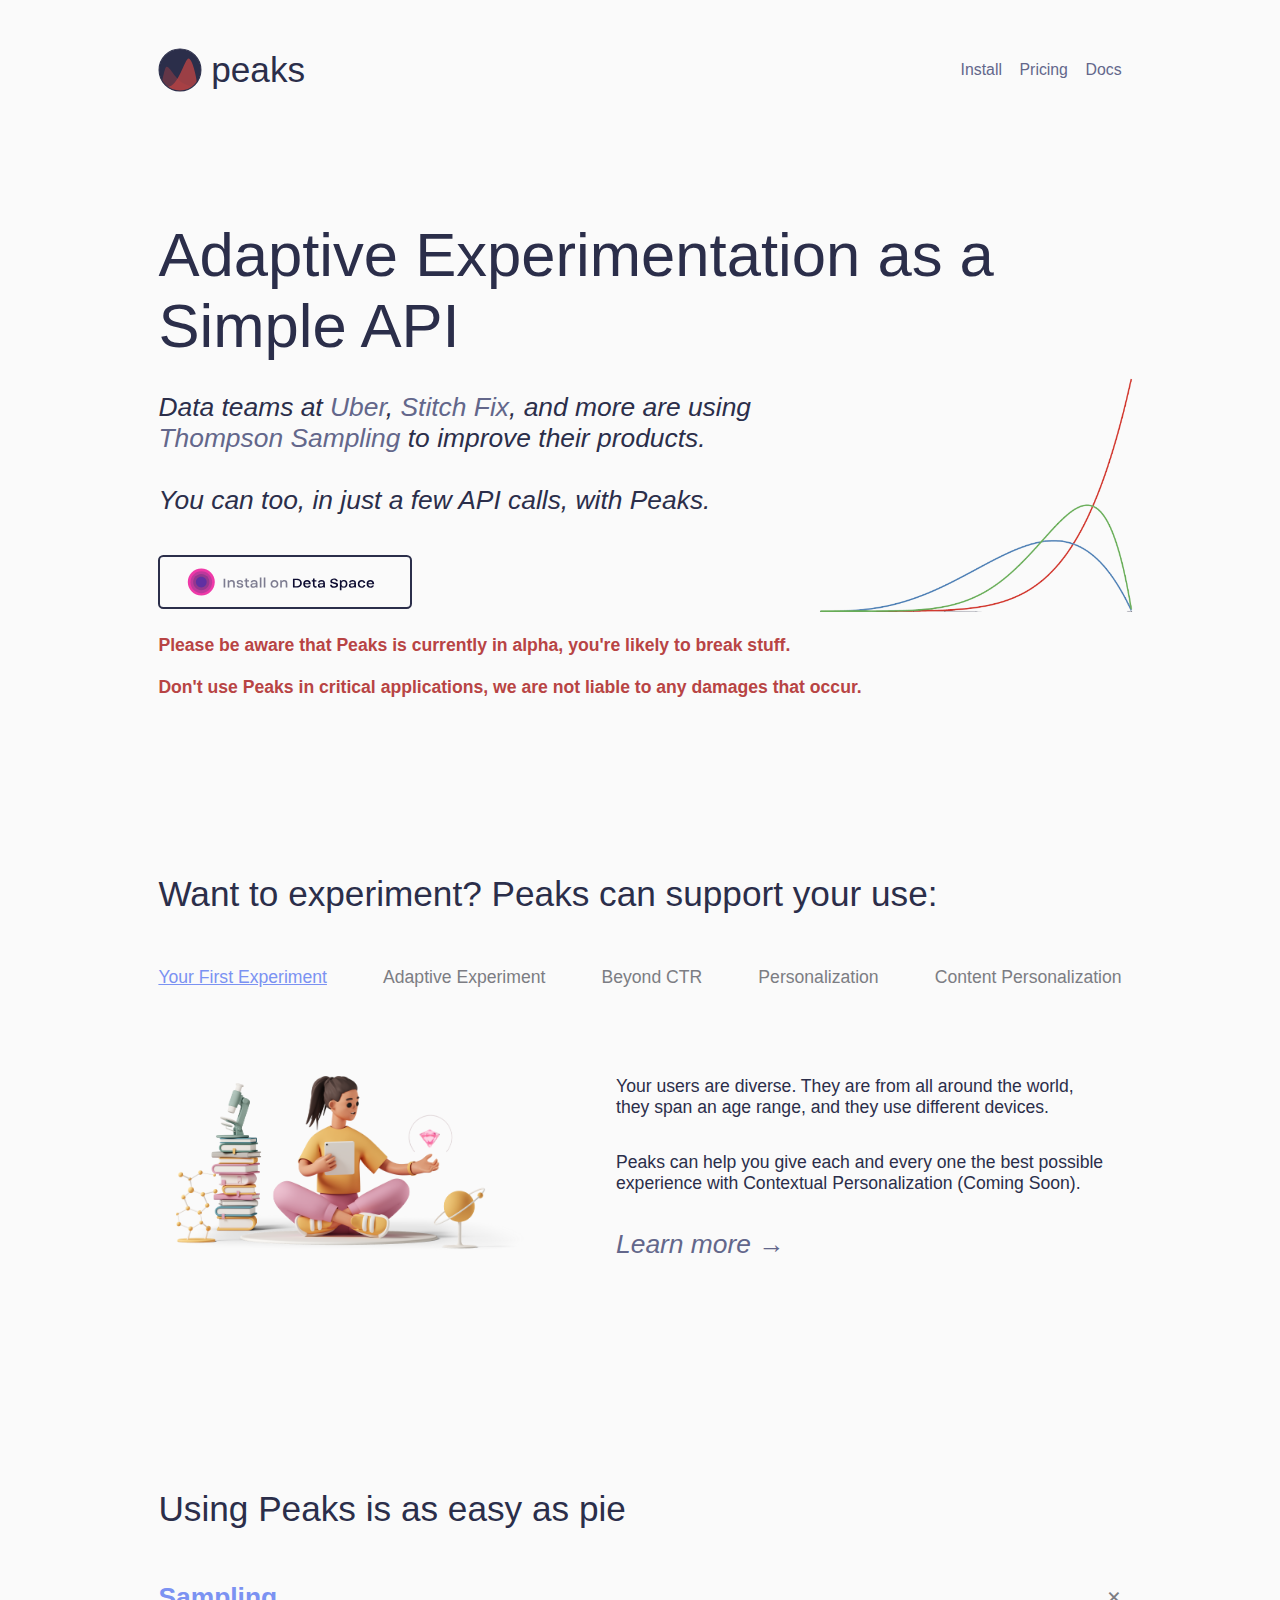
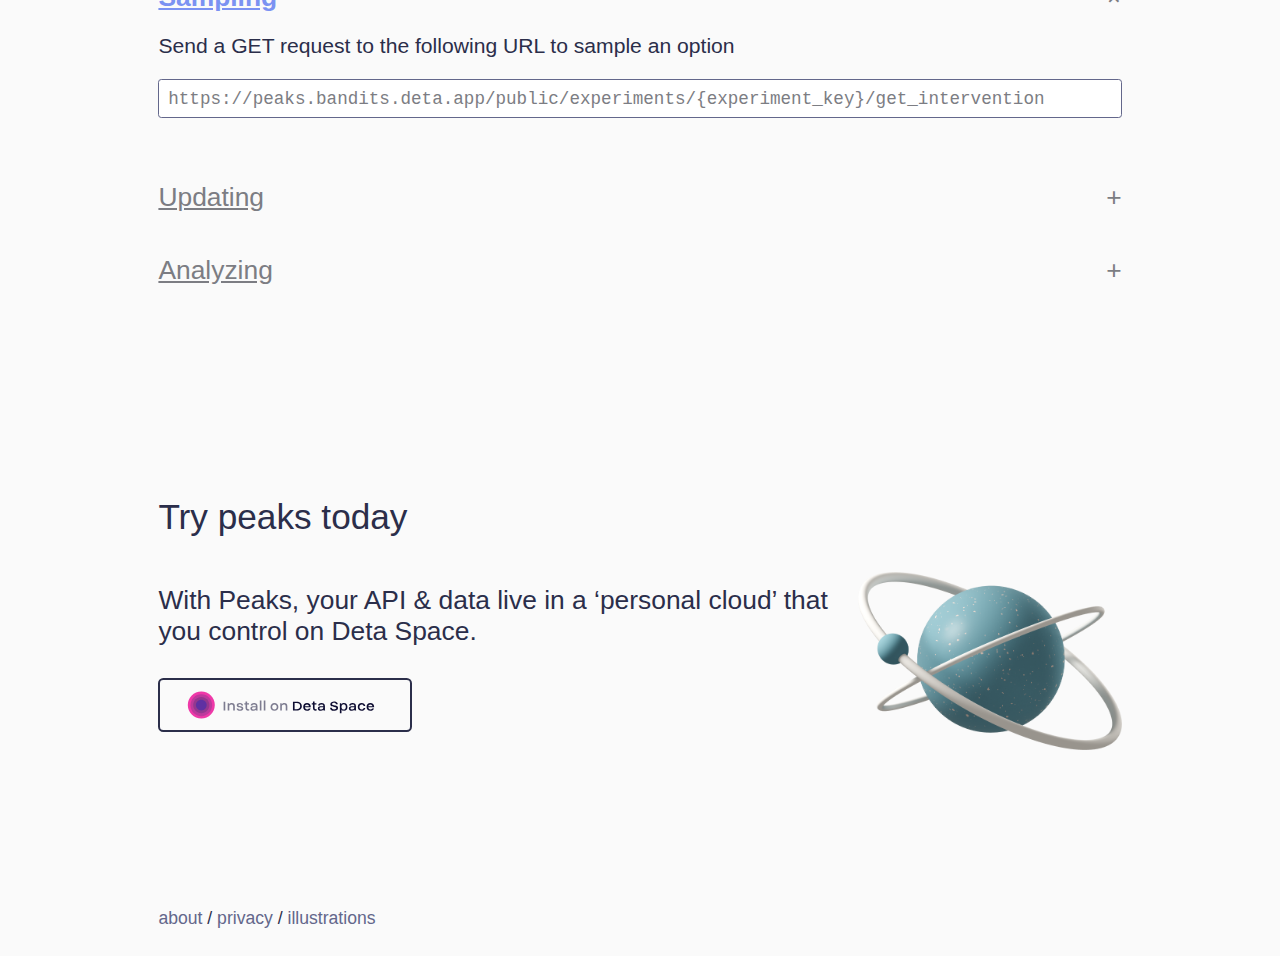
==== static/index.html @ 326e99e6 "Fix padding, create FastAPI app" ====
<!DOCTYPE html>
<html>

<head>
    <meta charset="UTF-8" />
    <meta name='viewport' content='width=device-width,initial-scale=1'>
    <link href="./styles.css" rel="stylesheet">
    <script src="./script.js"></script>
</head>

<body class="container">
    <nav class="navbar">
        <a class="logo-container" href="/">
            <svg class="logo" viewbox="0 0 42 42" fill="none" xmlns="http://www.w3.org/2000/svg">
                <circle cx="21" cy="21" r="20" fill="#2B2E4A" />
                <path
                    d="M7.82332 18.121C6.45322 18.7437 4 31.8849 4 31.8849C4 31.8849 6.94531 36.7159 12.4395 39.1599C24.2773 44.4257 33 36.7159 33 36.7159C16.9627 35.2097 11.7872 16.3194 7.82332 18.121Z"
                    fill="#B84444" fill-opacity="0.4" />
                <path
                    d="M29.2361 10C25.3983 10 19.5972 37.0998 9 37.0998C9 37.0998 16.3842 42.5643 25.0085 40.5569C33.6328 38.5495 36.9585 32.5274 36.9585 32.5274C37.4751 31.5884 33.0738 10 29.2361 10Z"
                    fill="#B84444" fill-opacity="0.8" />
                <circle cx="21" cy="21" r="20" stroke="#2B2E4A" />
            </svg>
            <h1 class="logo-title">
                peaks
            </h1>
        </a>
        <div class="nav-links">
            <a class="nav-link" href="https://deta.space/discovery/peaks">
                Install
            </a>
            <a class="nav-link" href="./pricing">
                Pricing
            </a>
            <a class="nav-link" href="https://deta.space/discovery/peaks">
                Docs
            </a>
        </div>
    </nav>

    <div class="section">
        <div class="header">
            Adaptive Experimentation as a Simple API
        </div>
        <div class="main-content">
            <div class="left">
                <div class="info italic">
                    <br>
                    Data teams at <a href="https://eng.uber.com/xp/">Uber</a>, <a
                        href="https://multithreaded.stitchfix.com/blog/2020/08/05/bandits/">Stitch
                        Fix</a>, and
                    more are using <a href="https://en.wikipedia.org/wiki/Thompson_sampling">Thompson
                        Sampling</a>
                    to improve their products.
                    <br>
                    <br>
                    You can too, in just a few API calls, with Peaks.
                </div>
                <br>
                <a href="https://deta.space/discovery/peaks">
                    <svg class="install-svg" width="250" height="50" viewBox="0 0 1100 250" fill="none" xmlns="http://www.w3.org/2000/svg" class="light-img">
                        
                        <path d="M243.082 108.177V153H251.349V108.177H243.082ZM270.64 116.039H263.426V153H271.532V131.602C271.532 125.522 275.99 122.118 281.907 122.118C287.337 122.118 290.985 125.441 290.985 131.602V153H299.09V131.602C299.09 121.227 293.903 115.472 283.933 115.472C278.827 115.472 273.639 117.336 270.964 121.875L270.64 116.039ZM324.623 121.632C328.189 121.632 332.242 123.82 332.242 127.468H340.59C340.59 119.768 333.376 115.229 324.623 115.229C315.869 115.229 308.574 118.957 308.574 126.333C308.574 130.305 310.438 133.142 313.923 134.844C319.759 137.762 323.65 136.789 329.567 138.815C331.836 139.545 333.295 140.761 333.295 142.787C333.295 146.191 328.513 147.407 324.623 147.407C320.651 147.407 316.274 145.948 316.193 142.382H307.925C307.925 150.244 316.274 153.811 324.623 153.811C333.295 153.811 341.644 150.406 341.644 142.382C341.644 138.41 339.699 135.492 336.294 133.871C332.161 131.764 326.325 131.521 320.165 129.899C317.976 129.332 316.922 128.197 316.922 126.333C316.922 123.415 320.57 121.632 324.623 121.632ZM360.692 139.302V122.118H370.013V116.039H360.692V107.366H352.586V116.039H346.588V122.118H352.586V139.302C352.586 144.732 353.721 148.38 356.072 150.325C358.422 152.271 361.746 153.243 366.042 153.243C367.419 153.243 368.635 153.162 369.689 152.919L371.229 152.595V146.191L369.689 146.354C368.635 146.516 367.419 146.597 366.042 146.597C361.665 146.597 360.692 144.327 360.692 139.302ZM395.464 115.472C390.034 115.472 385.819 116.606 382.901 118.957C379.902 121.308 378.443 124.145 378.443 127.468H386.71C386.71 123.577 391.087 122.118 395.464 122.118C400.976 122.118 404.38 124.063 404.38 129.17V131.439H394.411C384.603 131.439 376.984 133.952 376.984 142.22C376.984 149.839 382.82 153.811 391.493 153.811C397.085 153.811 401.057 152.433 403.408 149.677L404.542 148.299C404.542 149.839 405.191 152.189 405.434 153H413.54V152.352L412.972 150.568C412.648 149.353 412.486 147.488 412.486 144.895V130.629C412.486 119.768 406.326 115.472 395.464 115.472ZM404.38 136.87C404.38 144.246 400.652 148.056 393.6 148.056C388.98 148.056 385.251 146.516 385.251 142.625C385.251 138.167 389.304 136.87 394.411 136.789L404.38 136.87ZM432.182 102.341H424.077V153H432.182V102.341ZM451.878 102.341H443.773V153H451.878V102.341ZM477.573 134.52C477.573 140.112 479.356 144.732 482.841 148.38C486.327 152.027 491.19 153.811 497.269 153.811H497.35C503.429 153.811 508.211 152.027 511.697 148.38C515.182 144.732 516.965 140.112 516.965 134.52C516.965 128.927 515.182 124.307 511.697 120.659C508.211 117.012 503.348 115.229 497.269 115.229C491.19 115.229 486.327 117.012 482.841 120.659C479.356 124.307 477.573 128.927 477.573 134.52ZM508.698 134.52C508.698 141.571 504.645 147.164 497.269 147.164C490.217 147.164 485.84 141.814 485.84 134.52C485.84 127.306 490.298 121.875 497.269 121.875C504.321 121.875 508.698 127.306 508.698 134.52ZM533.338 116.039H526.125V153H534.23V131.602C534.23 125.522 538.688 122.118 544.605 122.118C550.036 122.118 553.683 125.441 553.683 131.602V153H561.789V131.602C561.789 121.227 556.601 115.472 546.631 115.472C541.525 115.472 536.337 117.336 533.663 121.875L533.338 116.039Z" fill="#0D0C31" fill-opacity="0.53"></path>
                        <path d="M589.752 153H608.395C616.987 153 623.471 150.812 627.767 146.354C632.144 141.896 634.333 136.708 634.333 130.629C634.333 124.55 632.144 119.281 627.767 114.823C623.471 110.365 616.987 108.177 608.395 108.177H589.752V153ZM625.822 130.629C625.822 135.006 624.363 138.734 621.445 141.814C618.608 144.813 614.231 146.354 608.395 146.354H598.02V114.823H608.395C614.231 114.823 618.608 116.363 621.445 119.362C624.363 122.442 625.822 126.171 625.822 130.629ZM640.979 134.52C640.979 145.786 648.112 153.811 660.513 153.811C668.781 153.811 675.427 149.839 678.345 142.382H669.186C667.16 145.543 664.323 147.164 660.513 147.164C654.191 147.164 650.138 143.111 649.409 136.789H678.994V134.52C678.994 123.415 671.537 115.229 660.027 115.229C648.436 115.229 640.979 123.172 640.979 134.52ZM670.483 131.439H649.49C650.381 125.847 653.948 121.875 660.027 121.875C665.944 121.875 669.591 125.766 670.483 131.439ZM697.879 139.302V122.118H707.201V116.039H697.879V107.366H689.774V116.039H683.776V122.118H689.774V139.302C689.774 144.732 690.909 148.38 693.259 150.325C695.61 152.271 698.933 153.243 703.229 153.243C704.607 153.243 705.823 153.162 706.876 152.919L708.417 152.595V146.191L706.876 146.354C705.823 146.516 704.607 146.597 703.229 146.597C698.852 146.597 697.879 144.327 697.879 139.302ZM732.652 115.472C727.221 115.472 723.006 116.606 720.088 118.957C717.089 121.308 715.63 124.145 715.63 127.468H723.898C723.898 123.577 728.275 122.118 732.652 122.118C738.164 122.118 741.568 124.063 741.568 129.17V131.439H731.598C721.791 131.439 714.171 133.952 714.171 142.22C714.171 149.839 720.007 153.811 728.68 153.811C734.273 153.811 738.245 152.433 740.595 149.677L741.73 148.299C741.73 149.839 742.378 152.189 742.622 153H750.727V152.352L750.16 150.568C749.835 149.353 749.673 147.488 749.673 144.895V130.629C749.673 119.768 743.513 115.472 732.652 115.472ZM741.568 136.87C741.568 144.246 737.839 148.056 730.788 148.056C726.167 148.056 722.439 146.516 722.439 142.625C722.439 138.167 726.492 136.87 731.598 136.789L741.568 136.87ZM776.583 120.659C776.583 125.441 779.015 128.765 783.068 130.71C790.444 134.357 794.497 132.898 801.954 135.654C804.628 136.627 806.493 138.005 806.493 140.518C806.493 145.624 801.143 147.407 795.307 147.407C789.714 147.407 784.041 144.895 784.041 139.302H775.368C775.368 142.706 776.421 145.786 778.772 148.218C782.663 152.352 789.39 154.054 795.307 154.054C801.143 154.054 807.708 152.676 811.761 148.623C814.112 146.435 815.166 143.436 815.166 140.112C815.166 135.735 813.301 132.331 808.762 130.143C802.278 126.981 796.928 127.792 789.795 125.36C787.121 124.55 785.337 123.091 785.337 120.659C785.337 116.282 789.876 113.77 795.307 113.77C800.576 113.77 805.277 116.688 805.277 121.47H813.95C813.95 118.065 812.977 115.31 811.032 113.283C806.979 108.987 801.143 107.123 795.307 107.123C787.121 107.123 776.583 111.338 776.583 120.659ZM862.258 134.52C862.258 123.658 856.098 115.229 844.832 115.229C838.266 115.229 835.105 117.012 831.863 121.956L831.539 116.039H824.325V166.293H832.43V147.975C835.105 152.027 838.996 153.811 844.832 153.811C855.936 153.811 862.258 145.705 862.258 134.52ZM832.43 134.52C832.43 127.468 836.159 121.632 843.373 121.632C850.343 121.632 854.153 127.387 854.153 134.52C854.153 141.896 850.424 147.407 843.373 147.407C836.402 147.407 832.43 141.814 832.43 134.52ZM887.791 115.472C882.36 115.472 878.145 116.606 875.227 118.957C872.228 121.308 870.769 124.145 870.769 127.468H879.037C879.037 123.577 883.414 122.118 887.791 122.118C893.302 122.118 896.707 124.063 896.707 129.17V131.439H886.737C876.929 131.439 869.31 133.952 869.31 142.22C869.31 149.839 875.146 153.811 883.819 153.811C889.412 153.811 893.383 152.433 895.734 149.677L896.869 148.299C896.869 149.839 897.517 152.189 897.76 153H905.866V152.352L905.298 150.568C904.974 149.353 904.812 147.488 904.812 144.895V130.629C904.812 119.768 898.652 115.472 887.791 115.472ZM896.707 136.87C896.707 144.246 892.978 148.056 885.926 148.056C881.306 148.056 877.578 146.516 877.578 142.625C877.578 138.167 881.63 136.87 886.737 136.789L896.707 136.87ZM933.586 153.811C942.908 153.811 949.797 148.218 951.662 139.545H943.718C942.34 143.922 938.693 147.245 933.586 147.245C926.94 147.245 922.158 142.058 922.158 134.52C922.158 127.306 926.616 121.875 933.586 121.875C938.45 121.875 942.259 124.874 943.718 129.494L947.042 129.575H951.662C949.878 121.064 942.989 115.229 933.586 115.229C921.671 115.229 913.89 122.929 913.89 134.52C913.89 146.029 921.347 153.811 933.586 153.811ZM957.822 134.52C957.822 145.786 964.955 153.811 977.356 153.811C985.624 153.811 992.27 149.839 995.188 142.382H986.029C984.002 145.543 981.166 147.164 977.356 147.164C971.034 147.164 966.981 143.111 966.251 136.789H995.836V134.52C995.836 123.415 988.379 115.229 976.87 115.229C965.279 115.229 957.822 123.172 957.822 134.52ZM987.326 131.439H966.333C967.224 125.847 970.791 121.875 976.87 121.875C982.787 121.875 986.434 125.766 987.326 131.439Z" fill="#0D0C31"></path>
                        <path d="M131.5 58C168.779 58 199 88.2208 199 125.5C199 162.779 168.779 193 131.5 193C94.2208 193 64 162.779 64 125.5C64 88.2208 94.2208 58 131.5 58Z" fill="#EF39A8"></path>
                        <path d="M131.5 71.5C161.323 71.5 185.5 96.0544 185.5 126.344C185.5 156.633 161.323 181.187 131.5 181.187C101.677 181.187 77.5 156.633 77.5 126.344C77.5 96.0544 101.677 71.5 131.5 71.5Z" fill="#BD399C"></path>
                        <path d="M131.5 85C153.868 85 172 103.132 172 125.5C172 147.868 153.868 166 131.5 166C109.132 166 91 147.868 91 125.5C91 103.132 109.132 85 131.5 85Z" fill="#93388E"></path>
                        <path d="M131.5 98.5C146.411 98.5 158.5 110.588 158.5 125.5C158.5 140.411 146.411 152.5 131.5 152.5C116.589 152.5 104.5 140.411 104.5 125.5C104.5 110.588 116.589 98.5 131.5 98.5Z" fill="#6030A2"></path>
                    </svg>
                </a>

            </div>
            <div class="right">
                <img class="img peaks-graph" src="./graph.png">
            </div>
        </div>
        <br>
        <div class="important-memo">
            Please be aware that Peaks is currently in alpha, you're likely to break stuff.
        </div>
        <br>
    
        <div class="important-memo">
            Don't use Peaks in critical applications, we are not liable to any damages that occur.
        </div>
    </div>
    

    <div class="section">
        <div class="section-header">
            Want to experiment? Peaks can support your use:
        </div>
        <div class="section-content">
            <div class="eo-lg">
                <div class="experiment-options">
                    <div class="option selected " name="Your First Experiment" onclick="switchExperimentOption(this)">
                        Your First Experiment
                    </div>
                    <div class="option " name="Adaptive Experiments" onclick="switchExperimentOption(this)">
                        Adaptive Experiment
                    </div>
                    <div class="option " name="Beyond CTR" onclick="switchExperimentOption(this)">
                        Beyond CTR
                    </div>
                    <div class="option " name="Personalization" onclick="switchExperimentOption(this)">
                        Personalization
                    </div>
                    <div class="option" name="Content Personalization" onclick="switchExperimentOption(this)">
                        Content Personalization
                    </div>
                </div>
                <div class="option-content">
                    <div class="option-logo">
                        <img src="./experiment.png" class="option-svg">
                    </div>
                    <div class="option-info-container">

                        <div class="line-one" id="line-one">
                            Your users are diverse. They are from all around the world, they span an age range, and they
                            use different devices.
                        </div>
                        <div class="line-two" id="line-two">
                            Peaks can help you give each and every one the best possible experience with Contextual
                            Personalization (Coming Soon).
                        </div>
                        <a class="info italic" href="https://deta.space/discovery/peaks">
                            Learn more →
                        </a>
                    </div>
                </div>
            </div>
            <div class="eo-sm">
                <details>
                    <summary>
                        <div class="details-title link">
                            Your First Experiment
                        </div>
                      <span class="toggle">+</span>
                    </summary>
                    <p>
                        <div class="line-one" id="line-one">
                            Your users are diverse. They are from all around the world, they span an age range, and they
                            use different devices.
                        </div>
                        <br>
                        <div class="line-two" id="line-two">
                            Peaks can help you give each and every one the best possible experience with Contextual
                            Personalization (Coming Soon).
                        </div>
                        <br>
                        <a class=" italic" href="https://deta.space/discovery/peaks">
                            Learn more →
                        </a>
                    </p>
                  </details>
                  <br>
                  <details>
                    <summary>
                        <div class="details-title link">
                            Adaptive Experimentation
                        </div>
                      <span class="toggle">+</span>
                    </summary>
                    <p>
                        <div class="line-one" id="line-one">
                            Your users are diverse. They are from all around the world, they span an age range, and they
                            use different devices. adaptive experiment
                        </div>
                        <br>
                        <div class="line-two" id="line-two">
                            Peaks can help you give each and every one the best possible experience with Contextual
                            Personalization (Coming Soon).
                        </div>
                        <br>
                        <a class=" italic" href="https://deta.space/discovery/peaks">
                            Learn more →
                        </a>
                    </p>
                  </details>
                  <br>
                  <details>
                    <summary>
                        <div class="details-title link">
                            Beyond CTR
                        </div>
                      <span class="toggle">+</span>
                    </summary>
                    <p>
                        <div class="line-one" id="line-one">
                            Your users are diverse. They are from all around the world, they span an age range, and they
                            use different devices. Beyond CTR
                        </div>
                        <br>
                        <div class="line-two" id="line-two">
                            Peaks can help you give each and every one the best possible experience with Contextual
                            Personalization (Coming Soon).
                        </div>
                        <br>
                        <a class=" italic" href="https://deta.space/discovery/peaks">
                            Learn more →
                        </a>
                    </p>
                  </details>
                  <br>
                  <details>
                    <summary>
                        <div class="details-title link">
                            Personalization
                        </div>
   
                      <span class="toggle">+</span>
                    </summary>
                    <p>
                        <div class="line-one" id="line-one">
                            Your users are diverse. They are from all around the world, they span an age range, and they
                            use different devices. Personalization
                        </div>
                        <br>
                        <div class="line-two" id="line-two">
                            Peaks can help you give each and every one the best possible experience with Contextual
                            Personalization (Coming Soon).
                        </div>
                        <br>
                        <a class=" italic" href="https://deta.space/discovery/peaks">
                            Learn more →
                        </a>
                    </p>
                  </details>
                  <br>
                  <details>
                    <summary>
                        <div class="details-title link">
                            Content Personalization
                        </div>

                      <span class="toggle">+</span>
                    </summary>
                    <p>
                        <div class="line-one" id="line-one">
                            Your users are diverse. They are from all around the world, they span an age range, and they
                            use different devices. Content Personalization
                        </div>
                        <br>
                        <div class="line-two" id="line-two">
                            Peaks can help you give each and every one the best possible experience with Contextual
                            Personalization (Coming Soon).
                        </div>
                        <br>
                        <a class="info italic" href="https://deta.space/discovery/peaks">
                            Learn more →
                        </a>
                    </p>
                  </details>
            </div>
        </div>
    </div>

    <div class="section">
        <div class="section-header">
            Using Peaks is as easy as pie
        </div>
        <div class="section-content">
            <div class="using-sm">
                <details open>
                    <summary>
                        <div class="details-title link">
                            Sampling
                        </div>
                      <span class="toggle">+</span>
                    </summary>
                    <p>
                        Send a GET request to the following URL to sample an option
                        <div class="code-container inline-code">
                            <code class="highlight" style="background: #ffffff">
                                https://peaks.bandits.deta.app/public/experiments/{experiment_key}/get_intervention
                            </code>
                        </div>
                    </p>
                  </details>
                  <br>
                  <br>
                  <details>
                    <summary>
                        <div class="details-title link">
                            Updating
                        </div>
                      <span class="toggle">+</span>
                    </summary>
                    <p>
                        Whenever an event happens, send a POST request to your personal Peaks instance.
                        <div class="code-container update">
                            <code class="highlight" style="background: #ffffff"><pre><span></span>fetch(<span style="font-style: italic">"https://peaks.bandits.deta.app/public/experiments/update"</span>, {
                                method: <span style="font-style: italic">"POST"</span>,
                                body: JSON.stringify({
                                    key: <span style="font-style: italic">"x1"</span>,
                                    arm_name: <span style="font-style: italic">"red"</span>,
                                    outcome: 1,
                                }),
                                headers: {
                                    <span style="font-style: italic">"Content-Type"</span>: <span style="font-style: italic">"application/json"</span>,
                                },
                            });
                        </pre></code>
                        </div>
                    </p>
                  </details>
                  <br>
                  <br>
                  <details>
                    <summary>
                        <div class="details-title link">
                            Analyzing
                        </div>
             
                      <span class="toggle">+</span>
                    </summary>
                    <p>
                        <div class="line-one" id="line-one">
                            Visit your personal Peaks dashboard to analyze the experiments. 
                        </div>
                        <br>
                        <a class=" italic" href="https://deta.space/discovery/peaks">
                            Learn more →
                        </a>
                    </p>
                  </details>

            </div>

        </div>
    </div>

    <div class="section">
        <div class="section-header">
            Try peaks today
        </div>
        <div class="section-content">
            <div class="try-content">
                <div class="try-info">
                    <div class="info">
                        With Peaks, your API & data live in a ‘personal cloud’ that you control on Deta Space.
                    </div>
                    <a href="https://deta.space/discovery/peaks">
                        <svg class="install-svg" width="250" height="50" viewBox="0 0 1100 250" fill="none" xmlns="http://www.w3.org/2000/svg" class="light-img">
                        
                            <path d="M243.082 108.177V153H251.349V108.177H243.082ZM270.64 116.039H263.426V153H271.532V131.602C271.532 125.522 275.99 122.118 281.907 122.118C287.337 122.118 290.985 125.441 290.985 131.602V153H299.09V131.602C299.09 121.227 293.903 115.472 283.933 115.472C278.827 115.472 273.639 117.336 270.964 121.875L270.64 116.039ZM324.623 121.632C328.189 121.632 332.242 123.82 332.242 127.468H340.59C340.59 119.768 333.376 115.229 324.623 115.229C315.869 115.229 308.574 118.957 308.574 126.333C308.574 130.305 310.438 133.142 313.923 134.844C319.759 137.762 323.65 136.789 329.567 138.815C331.836 139.545 333.295 140.761 333.295 142.787C333.295 146.191 328.513 147.407 324.623 147.407C320.651 147.407 316.274 145.948 316.193 142.382H307.925C307.925 150.244 316.274 153.811 324.623 153.811C333.295 153.811 341.644 150.406 341.644 142.382C341.644 138.41 339.699 135.492 336.294 133.871C332.161 131.764 326.325 131.521 320.165 129.899C317.976 129.332 316.922 128.197 316.922 126.333C316.922 123.415 320.57 121.632 324.623 121.632ZM360.692 139.302V122.118H370.013V116.039H360.692V107.366H352.586V116.039H346.588V122.118H352.586V139.302C352.586 144.732 353.721 148.38 356.072 150.325C358.422 152.271 361.746 153.243 366.042 153.243C367.419 153.243 368.635 153.162 369.689 152.919L371.229 152.595V146.191L369.689 146.354C368.635 146.516 367.419 146.597 366.042 146.597C361.665 146.597 360.692 144.327 360.692 139.302ZM395.464 115.472C390.034 115.472 385.819 116.606 382.901 118.957C379.902 121.308 378.443 124.145 378.443 127.468H386.71C386.71 123.577 391.087 122.118 395.464 122.118C400.976 122.118 404.38 124.063 404.38 129.17V131.439H394.411C384.603 131.439 376.984 133.952 376.984 142.22C376.984 149.839 382.82 153.811 391.493 153.811C397.085 153.811 401.057 152.433 403.408 149.677L404.542 148.299C404.542 149.839 405.191 152.189 405.434 153H413.54V152.352L412.972 150.568C412.648 149.353 412.486 147.488 412.486 144.895V130.629C412.486 119.768 406.326 115.472 395.464 115.472ZM404.38 136.87C404.38 144.246 400.652 148.056 393.6 148.056C388.98 148.056 385.251 146.516 385.251 142.625C385.251 138.167 389.304 136.87 394.411 136.789L404.38 136.87ZM432.182 102.341H424.077V153H432.182V102.341ZM451.878 102.341H443.773V153H451.878V102.341ZM477.573 134.52C477.573 140.112 479.356 144.732 482.841 148.38C486.327 152.027 491.19 153.811 497.269 153.811H497.35C503.429 153.811 508.211 152.027 511.697 148.38C515.182 144.732 516.965 140.112 516.965 134.52C516.965 128.927 515.182 124.307 511.697 120.659C508.211 117.012 503.348 115.229 497.269 115.229C491.19 115.229 486.327 117.012 482.841 120.659C479.356 124.307 477.573 128.927 477.573 134.52ZM508.698 134.52C508.698 141.571 504.645 147.164 497.269 147.164C490.217 147.164 485.84 141.814 485.84 134.52C485.84 127.306 490.298 121.875 497.269 121.875C504.321 121.875 508.698 127.306 508.698 134.52ZM533.338 116.039H526.125V153H534.23V131.602C534.23 125.522 538.688 122.118 544.605 122.118C550.036 122.118 553.683 125.441 553.683 131.602V153H561.789V131.602C561.789 121.227 556.601 115.472 546.631 115.472C541.525 115.472 536.337 117.336 533.663 121.875L533.338 116.039Z" fill="#0D0C31" fill-opacity="0.53"></path>
                            <path d="M589.752 153H608.395C616.987 153 623.471 150.812 627.767 146.354C632.144 141.896 634.333 136.708 634.333 130.629C634.333 124.55 632.144 119.281 627.767 114.823C623.471 110.365 616.987 108.177 608.395 108.177H589.752V153ZM625.822 130.629C625.822 135.006 624.363 138.734 621.445 141.814C618.608 144.813 614.231 146.354 608.395 146.354H598.02V114.823H608.395C614.231 114.823 618.608 116.363 621.445 119.362C624.363 122.442 625.822 126.171 625.822 130.629ZM640.979 134.52C640.979 145.786 648.112 153.811 660.513 153.811C668.781 153.811 675.427 149.839 678.345 142.382H669.186C667.16 145.543 664.323 147.164 660.513 147.164C654.191 147.164 650.138 143.111 649.409 136.789H678.994V134.52C678.994 123.415 671.537 115.229 660.027 115.229C648.436 115.229 640.979 123.172 640.979 134.52ZM670.483 131.439H649.49C650.381 125.847 653.948 121.875 660.027 121.875C665.944 121.875 669.591 125.766 670.483 131.439ZM697.879 139.302V122.118H707.201V116.039H697.879V107.366H689.774V116.039H683.776V122.118H689.774V139.302C689.774 144.732 690.909 148.38 693.259 150.325C695.61 152.271 698.933 153.243 703.229 153.243C704.607 153.243 705.823 153.162 706.876 152.919L708.417 152.595V146.191L706.876 146.354C705.823 146.516 704.607 146.597 703.229 146.597C698.852 146.597 697.879 144.327 697.879 139.302ZM732.652 115.472C727.221 115.472 723.006 116.606 720.088 118.957C717.089 121.308 715.63 124.145 715.63 127.468H723.898C723.898 123.577 728.275 122.118 732.652 122.118C738.164 122.118 741.568 124.063 741.568 129.17V131.439H731.598C721.791 131.439 714.171 133.952 714.171 142.22C714.171 149.839 720.007 153.811 728.68 153.811C734.273 153.811 738.245 152.433 740.595 149.677L741.73 148.299C741.73 149.839 742.378 152.189 742.622 153H750.727V152.352L750.16 150.568C749.835 149.353 749.673 147.488 749.673 144.895V130.629C749.673 119.768 743.513 115.472 732.652 115.472ZM741.568 136.87C741.568 144.246 737.839 148.056 730.788 148.056C726.167 148.056 722.439 146.516 722.439 142.625C722.439 138.167 726.492 136.87 731.598 136.789L741.568 136.87ZM776.583 120.659C776.583 125.441 779.015 128.765 783.068 130.71C790.444 134.357 794.497 132.898 801.954 135.654C804.628 136.627 806.493 138.005 806.493 140.518C806.493 145.624 801.143 147.407 795.307 147.407C789.714 147.407 784.041 144.895 784.041 139.302H775.368C775.368 142.706 776.421 145.786 778.772 148.218C782.663 152.352 789.39 154.054 795.307 154.054C801.143 154.054 807.708 152.676 811.761 148.623C814.112 146.435 815.166 143.436 815.166 140.112C815.166 135.735 813.301 132.331 808.762 130.143C802.278 126.981 796.928 127.792 789.795 125.36C787.121 124.55 785.337 123.091 785.337 120.659C785.337 116.282 789.876 113.77 795.307 113.77C800.576 113.77 805.277 116.688 805.277 121.47H813.95C813.95 118.065 812.977 115.31 811.032 113.283C806.979 108.987 801.143 107.123 795.307 107.123C787.121 107.123 776.583 111.338 776.583 120.659ZM862.258 134.52C862.258 123.658 856.098 115.229 844.832 115.229C838.266 115.229 835.105 117.012 831.863 121.956L831.539 116.039H824.325V166.293H832.43V147.975C835.105 152.027 838.996 153.811 844.832 153.811C855.936 153.811 862.258 145.705 862.258 134.52ZM832.43 134.52C832.43 127.468 836.159 121.632 843.373 121.632C850.343 121.632 854.153 127.387 854.153 134.52C854.153 141.896 850.424 147.407 843.373 147.407C836.402 147.407 832.43 141.814 832.43 134.52ZM887.791 115.472C882.36 115.472 878.145 116.606 875.227 118.957C872.228 121.308 870.769 124.145 870.769 127.468H879.037C879.037 123.577 883.414 122.118 887.791 122.118C893.302 122.118 896.707 124.063 896.707 129.17V131.439H886.737C876.929 131.439 869.31 133.952 869.31 142.22C869.31 149.839 875.146 153.811 883.819 153.811C889.412 153.811 893.383 152.433 895.734 149.677L896.869 148.299C896.869 149.839 897.517 152.189 897.76 153H905.866V152.352L905.298 150.568C904.974 149.353 904.812 147.488 904.812 144.895V130.629C904.812 119.768 898.652 115.472 887.791 115.472ZM896.707 136.87C896.707 144.246 892.978 148.056 885.926 148.056C881.306 148.056 877.578 146.516 877.578 142.625C877.578 138.167 881.63 136.87 886.737 136.789L896.707 136.87ZM933.586 153.811C942.908 153.811 949.797 148.218 951.662 139.545H943.718C942.34 143.922 938.693 147.245 933.586 147.245C926.94 147.245 922.158 142.058 922.158 134.52C922.158 127.306 926.616 121.875 933.586 121.875C938.45 121.875 942.259 124.874 943.718 129.494L947.042 129.575H951.662C949.878 121.064 942.989 115.229 933.586 115.229C921.671 115.229 913.89 122.929 913.89 134.52C913.89 146.029 921.347 153.811 933.586 153.811ZM957.822 134.52C957.822 145.786 964.955 153.811 977.356 153.811C985.624 153.811 992.27 149.839 995.188 142.382H986.029C984.002 145.543 981.166 147.164 977.356 147.164C971.034 147.164 966.981 143.111 966.251 136.789H995.836V134.52C995.836 123.415 988.379 115.229 976.87 115.229C965.279 115.229 957.822 123.172 957.822 134.52ZM987.326 131.439H966.333C967.224 125.847 970.791 121.875 976.87 121.875C982.787 121.875 986.434 125.766 987.326 131.439Z" fill="#0D0C31"></path>
                            <path d="M131.5 58C168.779 58 199 88.2208 199 125.5C199 162.779 168.779 193 131.5 193C94.2208 193 64 162.779 64 125.5C64 88.2208 94.2208 58 131.5 58Z" fill="#EF39A8"></path>
                            <path d="M131.5 71.5C161.323 71.5 185.5 96.0544 185.5 126.344C185.5 156.633 161.323 181.187 131.5 181.187C101.677 181.187 77.5 156.633 77.5 126.344C77.5 96.0544 101.677 71.5 131.5 71.5Z" fill="#BD399C"></path>
                            <path d="M131.5 85C153.868 85 172 103.132 172 125.5C172 147.868 153.868 166 131.5 166C109.132 166 91 147.868 91 125.5C91 103.132 109.132 85 131.5 85Z" fill="#93388E"></path>
                            <path d="M131.5 98.5C146.411 98.5 158.5 110.588 158.5 125.5C158.5 140.411 146.411 152.5 131.5 152.5C116.589 152.5 104.5 140.411 104.5 125.5C104.5 110.588 116.589 98.5 131.5 98.5Z" fill="#6030A2"></path>
                        </svg>
                    </a>
                </div>
                <div class="try-svg-container">
                    <img src="./planet.png" class="try-svg">
                </div>
            </div>
        </div>
    </div>

    <footer class="footer">
        <div class="footer-btns">
            <a href="https://deta.space/discovery/peaks">
                about
            </a>
            /
            <a href="https://deta.space/discovery/peaks">
                privacy
            </a>
            /
            <a href="https://icons8.com/illustrations/author/5c07e68d82bcbc0092519bb6">
                illustrations
            </a>
        </div>
    </footer>
</body>

</html>
---- static/styles.css ----
:root {
  --color-bg: #fafafa;
  --p0: #63678b;
  --p1: #7b92f2;
  --z0: #2b2e4a;
  --z1: #515368;
  --z2: #7c7d83;
  --r0: #996262;
  --r1: #b84444;
}

html {
  font-size: 16px;
}

/* Fluid typography formula */
@media (min-width: 640px) and (max-width: 1439px) {
  html {
    font-size: calc(16px + (18 - 16) * (100vw - 640px) / (1439 - 640));
  }
}

/* Define max font size */
@media (min-width: 1440px) {
  html {
    font-size: 18px;
  }
}

body {
  font-family: -apple-system, BlinkMacSystemFont, "Segoe UI", Roboto,
    Oxygen-Sans, Ubuntu, Cantarell, "Helvetica Neue", sans-serif;
  color: var(--z0);
  background-color: var(--color-bg);
  margin: 0rem;
  padding: 0rem;
}

.container {
  padding: 0.5rem 15rem;
}

.eo-lg {
  display: inherit;
}

.logo {
  width: 2.5rem;
  height: 2.5rem;
}

.logo-container {
  display: flex;
  flex-direction: row;
  align-items: center;
  gap: 0.5rem;
  cursor: pointer;
  color: var(--z0);
}

.logo-container:hover {
  color: var(--p1);
}

.logo-title {
  font-weight: 400;
}

.nav-links {
  display: flex;
  flex-direction: row;
  gap: 1rem;
  text-decoration: none;
  font-size: 0.9rem;
  align-items: center;
}

.nav-link {
  color: var(--p0);
  text-decoration: none;
}

.nav-link:hover {
  color: var(--p1);
}

.navbar {
  display: flex;
  flex-direction: row;
  justify-content: space-between;
  padding: 1rem 0rem;
}

.section {
  padding: 5rem 0rem;
}

.header {
  font-size: 3.5rem;
  font-weight: 400;
}

.section-header {
  font-size: 2rem;
  font-weight: 400;
}

.section-content {
  padding: 2rem 0rem;
}

.main-content {
  display: flex;
  flex-direction: row;
}

.left {
  display: flex;
  flex-direction: column;
  justify-content: space-between;
}

.italic {
  font-style: italic;
}

.info {
  font-size: 1.5rem;
  font-weight: 400;
}
a {
  color: var(--p0);
  text-decoration: none;
}

a:hover {
  color: var(--p1);
}

.img {
  object-fit: contain;
}

.peaks-graph {
  max-width: 125%;
  width: 105%;
  display: flex;
}

.experiment-options {
  margin-top: 1rem;
  display: flex;
  flex-direction: row;
  justify-content: space-between;
  color: var(--z2);
  cursor: pointer;
  margin-bottom: 4rem;
}

.option:hover {
  color: var(--p1);
}

.selected {
  color: var(--p1) !important;
  text-decoration: underline;
  font-weight: 500;
}

.link {
  text-decoration: underline;
}

.important-memo { 
  color: var(--r1);
  font-size: 1rem;
  font-weight: 600;
}

.option-content {
  padding: 1rem;
  display: flex;
  flex-direction: row;
  justify-content: space-between;
  gap: 5rem;
}

.option-info-container {
  display: flex;
  flex-direction: column;
  justify-content: space-between;
  margin-left: auto;
}

.experiment-options-sm {
  display: flex;
  flex-direction: column;
}

.eo-sm {
  display: none;
}

details {
  font-size: 1.2rem;
  font-weight: 400;
  user-select: none;
}

details > summary span.toggle {
  transition: all 0.3s;
  margin-left: auto;
}

details[open] summary span.toggle {
  transform: rotate(45deg);
}

details[open] summary span {
  color: var(--z2);
  font-weight: 400;
  text-decoration: none !important;
}

details[open] summary div.details-title {
  color: var(--p1);
  font-weight: 600;
  text-decoration: underline;
}

summary {
  font-size: 1.5rem;
  color: var(--z2);
  display: flex;
  cursor: pointer;
}

summary::-webkit-details-marker {
  display: none;
}

.highlight {
  font-size: 1rem;
  font-weight: normal;
  font-family: monospace;
    white-space: nowrap;
  overflow: hidden;
  text-overflow: ellipsis;
  user-select:text;
}


.code-container {
  background-color: white;
  padding: 0.2rem 0.2rem;
  white-space: nowrap;
  overflow: hidden;
  text-overflow: ellipsis;
  border: 0.0625rem solid var(--p0);
  border-radius: 0.1875rem;
  color: var(--z2);
}
.inline-code {
  padding: 0.5rem;
  display: flex;
  align-items: center;
}
.code-container:hover {
  color: var(--z0);
  border: 0.0625rem solid var(--p1);
}
.update {
  padding: 1rem;
}
pre {
  margin: 0;
}
.grid {
  display: grid;
  grid-template-columns: auto auto;
  align-items: center;
  row-gap: 1rem;
  justify-content: space-between;
}

.us-header {
  color: var(--z2);
  font-weight: 600;
  font-size: 1.2rem;
  cursor: pointer;
}

.us-header:hover {
  color: var(--p1);
}

.try-content {
  display: flex;
  flex-direction: row;
  justify-content: space-between;
}

.try-info {
  display: flex;
  flex-direction: column;
  justify-content: space-evenly;
}

.footer {
  margin-top: 2rem;
  margin-bottom: 1rem;
}

.pricing-footer {
  padding-top: 1rem;
  margin-top: auto;
}

.pricing-header {
  font-size: 3rem;
  font-weight: 400;
}

.cards {
  margin-top: 4rem;
  display: flex;
  flex-direction: row;
  justify-content: space-around;
  gap: 2rem;
}

.card {
  background-color: white;
  padding: 2rem;
  white-space: nowrap;
  overflow: hidden;
  text-overflow: ellipsis;
  border: 0.0625rem solid var(--p0);
  border-radius: 0.1875rem;
  min-width: 18rem;
}


.card-header {
  font-weight: bold;
  font-size: 2rem;
}

.price {
  padding: 0.5rem 0rem;
  border-bottom: 0.125rem solid var(--p0);
  margin-bottom: 0.3rem;
}

.feature {
  padding: 0.3rem 0rem;
  color: var(--z2);
}

button {
  border: none;
  outline: none;
  color: white;
  background-color: var(--p0);
  border-radius: 0.2rem;
  font-size: 1.125rem;
  padding: 0.5rem 2rem;
  margin-top: 1rem;
}

.try-svg-container {
  display: flex;
}

.try-svg {
  object-fit: contain;
  width: 15rem;
}

.option-svg {
  object-fit: contain;
  width: 20rem;
}

.using-sm {
  margin-top: 1rem;
}

@media only screen and (max-width: 1440px) {
  .container {
    padding: 0.5rem 15rem;
  }
  .eo-sm {
    display: none;
  }
}

@media only screen and (max-width: 1280px) {
  .container {
    padding: 0.5rem 9rem;
  }
  .eo-sm {
    display: none;
  }
}

@media only screen and (max-width: 1080px) {
  .container {
    padding: 0.5rem 6rem;
  }
  .eo-lg {
    display: none;
  }
  .eo-sm {
    display: inherit;
  }

  .cards {
    flex-direction: column;
  }
}

@media only screen and (max-width: 768px) {
  .container {
    padding: 0.5rem 3rem;
  }
  .eo-sm {
    display: inherit;
  }
  .cards {
    flex-direction: column;
  }
  .try-svg {
    width: 12rem;
  }
  .peaks-graph {
    display: none;
  }
}

@media only screen and (max-width: 640px) {
  .container {
    padding: 0.5rem 1.5rem;
  }
  .eo-sm {
    display: inherit;
  }

  .cards {
    flex-direction: column;
  }
  .try-svg {
    width: 10rem;
  }
}

@media only screen and (max-width: 500px) {
  .container {
    padding: 0.5rem 0.75rem;
  }
  .eo-sm {
    display: inherit;
  }

  .cards {
    flex-direction: column;
  }
  
  .try-svg {
    display: none;
  }
}

@media only screen and (max-width: 400px) {
  .container {
    padding: 0.5rem 0.5rem;
  }
  .eo-sm {
    display: inherit;
  }

  .cards {
    flex-direction: column;
  }
}

@media only screen and (max-width: 500px) {
  html {
    font-size: 15px;
  }

} 


@media only screen and (max-width: 400px) {
  html {
    font-size: 12px;
  }
} 

.install-svg {
  margin-top: 1rem;
  border-radius: 0.3rem;
  border: 0.15rem var(--z0) solid;
}

.pricing-container {

  display: flex;
  flex-direction: column;
  min-height: 99vh;
}
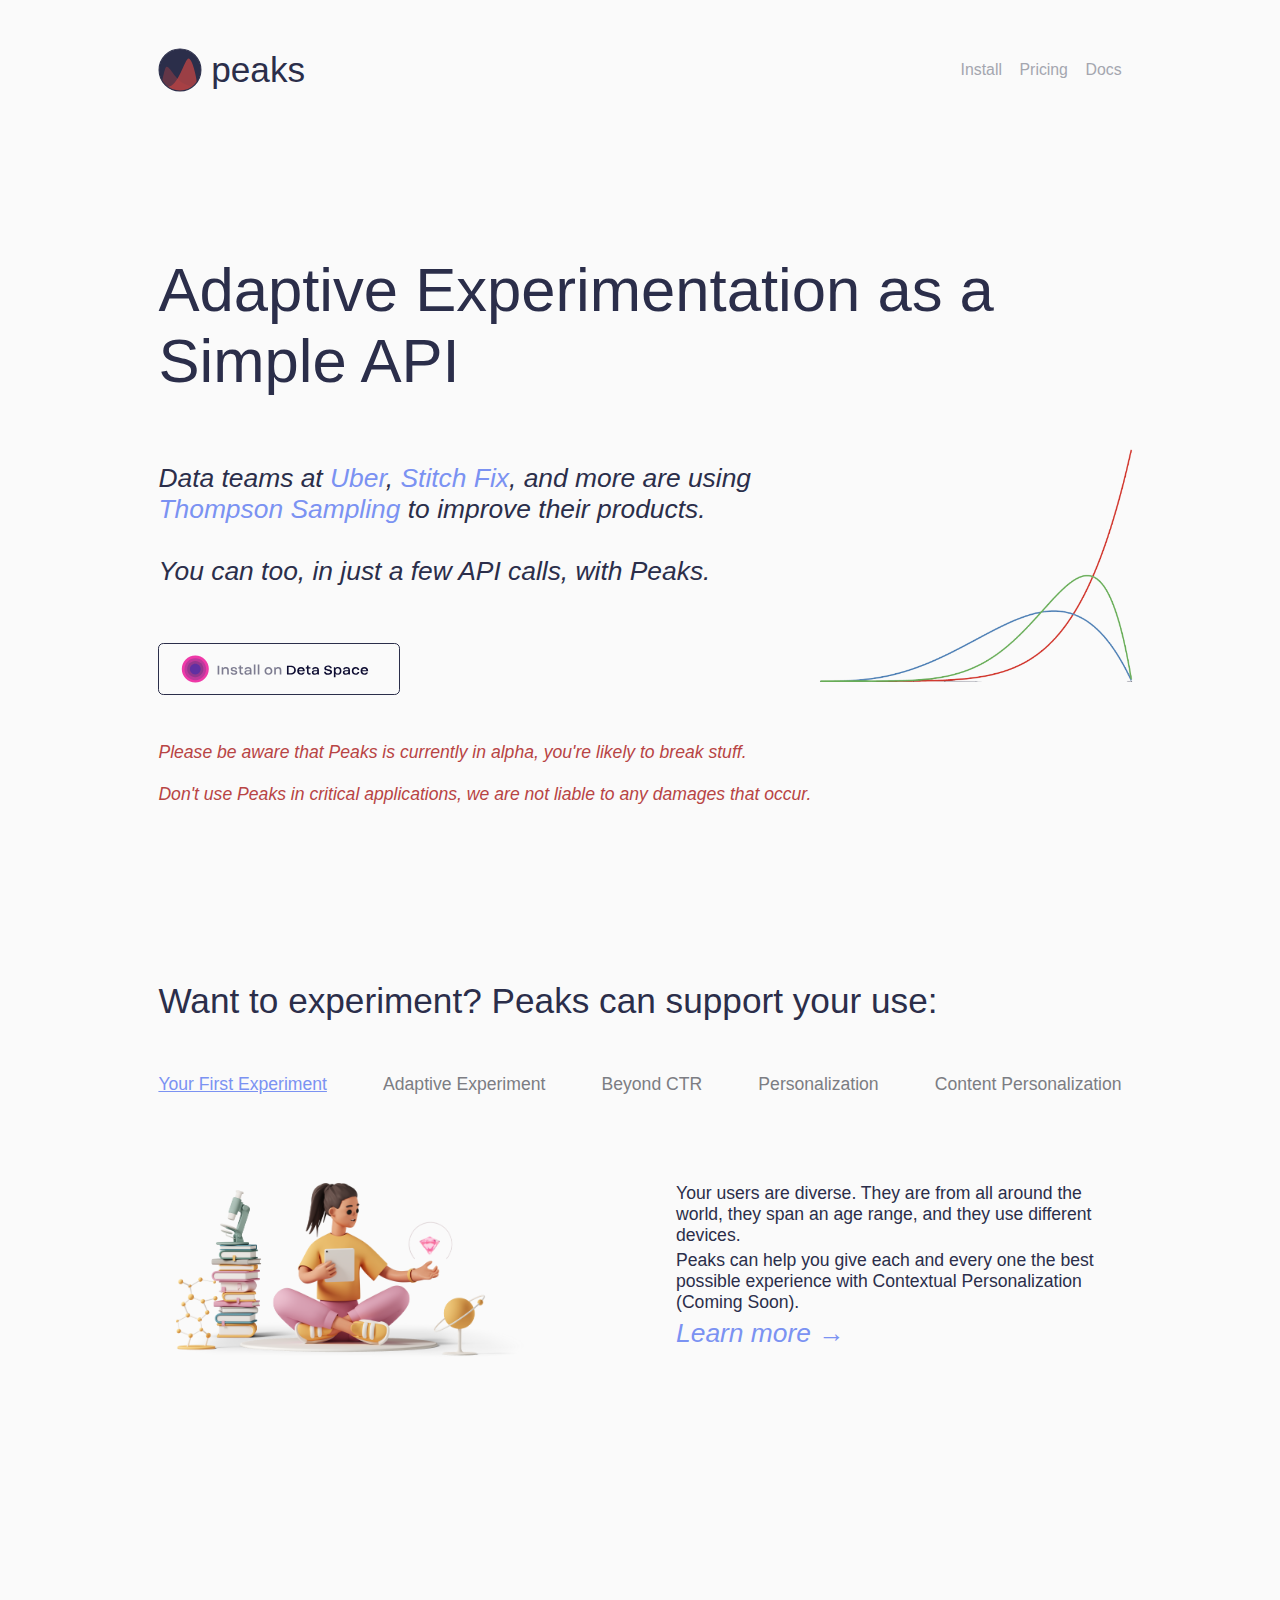
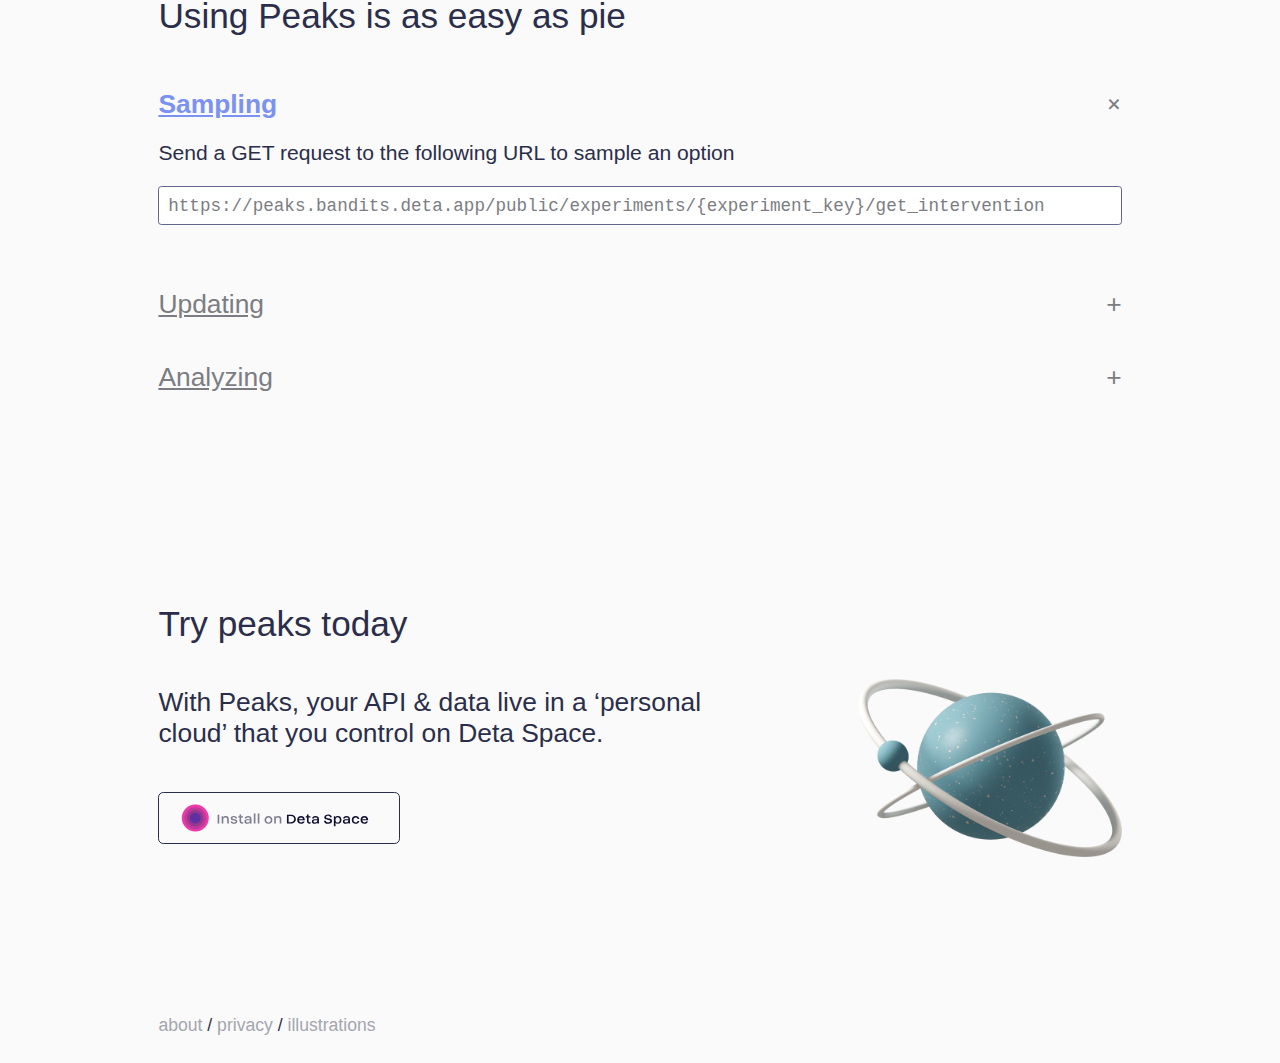
==== commit 39a54ab5: "clean formatting" ====
--- a/static/index.html
+++ b/static/index.html
@@ -58,7 +58,7 @@
                 </div>
                 <br>
                 <a href="https://deta.space/discovery/peaks">
-                    <svg class="install-svg" width="250" height="50" viewBox="0 0 1100 250" fill="none" xmlns="http://www.w3.org/2000/svg" class="light-img">
+                    <svg class="install-svg" width="240" height="50" viewBox="0 0 1100 250" fill="none" xmlns="http://www.w3.org/2000/svg" class="light-img">
                         
                         <path d="M243.082 108.177V153H251.349V108.177H243.082ZM270.64 116.039H263.426V153H271.532V131.602C271.532 125.522 275.99 122.118 281.907 122.118C287.337 122.118 290.985 125.441 290.985 131.602V153H299.09V131.602C299.09 121.227 293.903 115.472 283.933 115.472C278.827 115.472 273.639 117.336 270.964 121.875L270.64 116.039ZM324.623 121.632C328.189 121.632 332.242 123.82 332.242 127.468H340.59C340.59 119.768 333.376 115.229 324.623 115.229C315.869 115.229 308.574 118.957 308.574 126.333C308.574 130.305 310.438 133.142 313.923 134.844C319.759 137.762 323.65 136.789 329.567 138.815C331.836 139.545 333.295 140.761 333.295 142.787C333.295 146.191 328.513 147.407 324.623 147.407C320.651 147.407 316.274 145.948 316.193 142.382H307.925C307.925 150.244 316.274 153.811 324.623 153.811C333.295 153.811 341.644 150.406 341.644 142.382C341.644 138.41 339.699 135.492 336.294 133.871C332.161 131.764 326.325 131.521 320.165 129.899C317.976 129.332 316.922 128.197 316.922 126.333C316.922 123.415 320.57 121.632 324.623 121.632ZM360.692 139.302V122.118H370.013V116.039H360.692V107.366H352.586V116.039H346.588V122.118H352.586V139.302C352.586 144.732 353.721 148.38 356.072 150.325C358.422 152.271 361.746 153.243 366.042 153.243C367.419 153.243 368.635 153.162 369.689 152.919L371.229 152.595V146.191L369.689 146.354C368.635 146.516 367.419 146.597 366.042 146.597C361.665 146.597 360.692 144.327 360.692 139.302ZM395.464 115.472C390.034 115.472 385.819 116.606 382.901 118.957C379.902 121.308 378.443 124.145 378.443 127.468H386.71C386.71 123.577 391.087 122.118 395.464 122.118C400.976 122.118 404.38 124.063 404.38 129.17V131.439H394.411C384.603 131.439 376.984 133.952 376.984 142.22C376.984 149.839 382.82 153.811 391.493 153.811C397.085 153.811 401.057 152.433 403.408 149.677L404.542 148.299C404.542 149.839 405.191 152.189 405.434 153H413.54V152.352L412.972 150.568C412.648 149.353 412.486 147.488 412.486 144.895V130.629C412.486 119.768 406.326 115.472 395.464 115.472ZM404.38 136.87C404.38 144.246 400.652 148.056 393.6 148.056C388.98 148.056 385.251 146.516 385.251 142.625C385.251 138.167 389.304 136.87 394.411 136.789L404.38 136.87ZM432.182 102.341H424.077V153H432.182V102.341ZM451.878 102.341H443.773V153H451.878V102.341ZM477.573 134.52C477.573 140.112 479.356 144.732 482.841 148.38C486.327 152.027 491.19 153.811 497.269 153.811H497.35C503.429 153.811 508.211 152.027 511.697 148.38C515.182 144.732 516.965 140.112 516.965 134.52C516.965 128.927 515.182 124.307 511.697 120.659C508.211 117.012 503.348 115.229 497.269 115.229C491.19 115.229 486.327 117.012 482.841 120.659C479.356 124.307 477.573 128.927 477.573 134.52ZM508.698 134.52C508.698 141.571 504.645 147.164 497.269 147.164C490.217 147.164 485.84 141.814 485.84 134.52C485.84 127.306 490.298 121.875 497.269 121.875C504.321 121.875 508.698 127.306 508.698 134.52ZM533.338 116.039H526.125V153H534.23V131.602C534.23 125.522 538.688 122.118 544.605 122.118C550.036 122.118 553.683 125.441 553.683 131.602V153H561.789V131.602C561.789 121.227 556.601 115.472 546.631 115.472C541.525 115.472 536.337 117.336 533.663 121.875L533.338 116.039Z" fill="#0D0C31" fill-opacity="0.53"></path>
                         <path d="M589.752 153H608.395C616.987 153 623.471 150.812 627.767 146.354C632.144 141.896 634.333 136.708 634.333 130.629C634.333 124.55 632.144 119.281 627.767 114.823C623.471 110.365 616.987 108.177 608.395 108.177H589.752V153ZM625.822 130.629C625.822 135.006 624.363 138.734 621.445 141.814C618.608 144.813 614.231 146.354 608.395 146.354H598.02V114.823H608.395C614.231 114.823 618.608 116.363 621.445 119.362C624.363 122.442 625.822 126.171 625.822 130.629ZM640.979 134.52C640.979 145.786 648.112 153.811 660.513 153.811C668.781 153.811 675.427 149.839 678.345 142.382H669.186C667.16 145.543 664.323 147.164 660.513 147.164C654.191 147.164 650.138 143.111 649.409 136.789H678.994V134.52C678.994 123.415 671.537 115.229 660.027 115.229C648.436 115.229 640.979 123.172 640.979 134.52ZM670.483 131.439H649.49C650.381 125.847 653.948 121.875 660.027 121.875C665.944 121.875 669.591 125.766 670.483 131.439ZM697.879 139.302V122.118H707.201V116.039H697.879V107.366H689.774V116.039H683.776V122.118H689.774V139.302C689.774 144.732 690.909 148.38 693.259 150.325C695.61 152.271 698.933 153.243 703.229 153.243C704.607 153.243 705.823 153.162 706.876 152.919L708.417 152.595V146.191L706.876 146.354C705.823 146.516 704.607 146.597 703.229 146.597C698.852 146.597 697.879 144.327 697.879 139.302ZM732.652 115.472C727.221 115.472 723.006 116.606 720.088 118.957C717.089 121.308 715.63 124.145 715.63 127.468H723.898C723.898 123.577 728.275 122.118 732.652 122.118C738.164 122.118 741.568 124.063 741.568 129.17V131.439H731.598C721.791 131.439 714.171 133.952 714.171 142.22C714.171 149.839 720.007 153.811 728.68 153.811C734.273 153.811 738.245 152.433 740.595 149.677L741.73 148.299C741.73 149.839 742.378 152.189 742.622 153H750.727V152.352L750.16 150.568C749.835 149.353 749.673 147.488 749.673 144.895V130.629C749.673 119.768 743.513 115.472 732.652 115.472ZM741.568 136.87C741.568 144.246 737.839 148.056 730.788 148.056C726.167 148.056 722.439 146.516 722.439 142.625C722.439 138.167 726.492 136.87 731.598 136.789L741.568 136.87ZM776.583 120.659C776.583 125.441 779.015 128.765 783.068 130.71C790.444 134.357 794.497 132.898 801.954 135.654C804.628 136.627 806.493 138.005 806.493 140.518C806.493 145.624 801.143 147.407 795.307 147.407C789.714 147.407 784.041 144.895 784.041 139.302H775.368C775.368 142.706 776.421 145.786 778.772 148.218C782.663 152.352 789.39 154.054 795.307 154.054C801.143 154.054 807.708 152.676 811.761 148.623C814.112 146.435 815.166 143.436 815.166 140.112C815.166 135.735 813.301 132.331 808.762 130.143C802.278 126.981 796.928 127.792 789.795 125.36C787.121 124.55 785.337 123.091 785.337 120.659C785.337 116.282 789.876 113.77 795.307 113.77C800.576 113.77 805.277 116.688 805.277 121.47H813.95C813.95 118.065 812.977 115.31 811.032 113.283C806.979 108.987 801.143 107.123 795.307 107.123C787.121 107.123 776.583 111.338 776.583 120.659ZM862.258 134.52C862.258 123.658 856.098 115.229 844.832 115.229C838.266 115.229 835.105 117.012 831.863 121.956L831.539 116.039H824.325V166.293H832.43V147.975C835.105 152.027 838.996 153.811 844.832 153.811C855.936 153.811 862.258 145.705 862.258 134.52ZM832.43 134.52C832.43 127.468 836.159 121.632 843.373 121.632C850.343 121.632 854.153 127.387 854.153 134.52C854.153 141.896 850.424 147.407 843.373 147.407C836.402 147.407 832.43 141.814 832.43 134.52ZM887.791 115.472C882.36 115.472 878.145 116.606 875.227 118.957C872.228 121.308 870.769 124.145 870.769 127.468H879.037C879.037 123.577 883.414 122.118 887.791 122.118C893.302 122.118 896.707 124.063 896.707 129.17V131.439H886.737C876.929 131.439 869.31 133.952 869.31 142.22C869.31 149.839 875.146 153.811 883.819 153.811C889.412 153.811 893.383 152.433 895.734 149.677L896.869 148.299C896.869 149.839 897.517 152.189 897.76 153H905.866V152.352L905.298 150.568C904.974 149.353 904.812 147.488 904.812 144.895V130.629C904.812 119.768 898.652 115.472 887.791 115.472ZM896.707 136.87C896.707 144.246 892.978 148.056 885.926 148.056C881.306 148.056 877.578 146.516 877.578 142.625C877.578 138.167 881.63 136.87 886.737 136.789L896.707 136.87ZM933.586 153.811C942.908 153.811 949.797 148.218 951.662 139.545H943.718C942.34 143.922 938.693 147.245 933.586 147.245C926.94 147.245 922.158 142.058 922.158 134.52C922.158 127.306 926.616 121.875 933.586 121.875C938.45 121.875 942.259 124.874 943.718 129.494L947.042 129.575H951.662C949.878 121.064 942.989 115.229 933.586 115.229C921.671 115.229 913.89 122.929 913.89 134.52C913.89 146.029 921.347 153.811 933.586 153.811ZM957.822 134.52C957.822 145.786 964.955 153.811 977.356 153.811C985.624 153.811 992.27 149.839 995.188 142.382H986.029C984.002 145.543 981.166 147.164 977.356 147.164C971.034 147.164 966.981 143.111 966.251 136.789H995.836V134.52C995.836 123.415 988.379 115.229 976.87 115.229C965.279 115.229 957.822 123.172 957.822 134.52ZM987.326 131.439H966.333C967.224 125.847 970.791 121.875 976.87 121.875C982.787 121.875 986.434 125.766 987.326 131.439Z" fill="#0D0C31"></path>
@@ -74,11 +74,12 @@
                 <img class="img peaks-graph" src="./graph.png">
             </div>
         </div>
-        <br>
+        <br />
+        <br />
         <div class="important-memo">
             Please be aware that Peaks is currently in alpha, you're likely to break stuff.
         </div>
-        <br>
+        <br />
     
         <div class="important-memo">
             Don't use Peaks in critical applications, we are not liable to any damages that occur.
@@ -341,7 +342,7 @@
                         With Peaks, your API & data live in a ‘personal cloud’ that you control on Deta Space.
                     </div>
                     <a href="https://deta.space/discovery/peaks">
-                        <svg class="install-svg" width="250" height="50" viewBox="0 0 1100 250" fill="none" xmlns="http://www.w3.org/2000/svg" class="light-img">
+                        <svg class="install-svg" width="240" height="50" viewBox="0 0 1100 250" fill="none" xmlns="http://www.w3.org/2000/svg" class="light-img">
                         
                             <path d="M243.082 108.177V153H251.349V108.177H243.082ZM270.64 116.039H263.426V153H271.532V131.602C271.532 125.522 275.99 122.118 281.907 122.118C287.337 122.118 290.985 125.441 290.985 131.602V153H299.09V131.602C299.09 121.227 293.903 115.472 283.933 115.472C278.827 115.472 273.639 117.336 270.964 121.875L270.64 116.039ZM324.623 121.632C328.189 121.632 332.242 123.82 332.242 127.468H340.59C340.59 119.768 333.376 115.229 324.623 115.229C315.869 115.229 308.574 118.957 308.574 126.333C308.574 130.305 310.438 133.142 313.923 134.844C319.759 137.762 323.65 136.789 329.567 138.815C331.836 139.545 333.295 140.761 333.295 142.787C333.295 146.191 328.513 147.407 324.623 147.407C320.651 147.407 316.274 145.948 316.193 142.382H307.925C307.925 150.244 316.274 153.811 324.623 153.811C333.295 153.811 341.644 150.406 341.644 142.382C341.644 138.41 339.699 135.492 336.294 133.871C332.161 131.764 326.325 131.521 320.165 129.899C317.976 129.332 316.922 128.197 316.922 126.333C316.922 123.415 320.57 121.632 324.623 121.632ZM360.692 139.302V122.118H370.013V116.039H360.692V107.366H352.586V116.039H346.588V122.118H352.586V139.302C352.586 144.732 353.721 148.38 356.072 150.325C358.422 152.271 361.746 153.243 366.042 153.243C367.419 153.243 368.635 153.162 369.689 152.919L371.229 152.595V146.191L369.689 146.354C368.635 146.516 367.419 146.597 366.042 146.597C361.665 146.597 360.692 144.327 360.692 139.302ZM395.464 115.472C390.034 115.472 385.819 116.606 382.901 118.957C379.902 121.308 378.443 124.145 378.443 127.468H386.71C386.71 123.577 391.087 122.118 395.464 122.118C400.976 122.118 404.38 124.063 404.38 129.17V131.439H394.411C384.603 131.439 376.984 133.952 376.984 142.22C376.984 149.839 382.82 153.811 391.493 153.811C397.085 153.811 401.057 152.433 403.408 149.677L404.542 148.299C404.542 149.839 405.191 152.189 405.434 153H413.54V152.352L412.972 150.568C412.648 149.353 412.486 147.488 412.486 144.895V130.629C412.486 119.768 406.326 115.472 395.464 115.472ZM404.38 136.87C404.38 144.246 400.652 148.056 393.6 148.056C388.98 148.056 385.251 146.516 385.251 142.625C385.251 138.167 389.304 136.87 394.411 136.789L404.38 136.87ZM432.182 102.341H424.077V153H432.182V102.341ZM451.878 102.341H443.773V153H451.878V102.341ZM477.573 134.52C477.573 140.112 479.356 144.732 482.841 148.38C486.327 152.027 491.19 153.811 497.269 153.811H497.35C503.429 153.811 508.211 152.027 511.697 148.38C515.182 144.732 516.965 140.112 516.965 134.52C516.965 128.927 515.182 124.307 511.697 120.659C508.211 117.012 503.348 115.229 497.269 115.229C491.19 115.229 486.327 117.012 482.841 120.659C479.356 124.307 477.573 128.927 477.573 134.52ZM508.698 134.52C508.698 141.571 504.645 147.164 497.269 147.164C490.217 147.164 485.84 141.814 485.84 134.52C485.84 127.306 490.298 121.875 497.269 121.875C504.321 121.875 508.698 127.306 508.698 134.52ZM533.338 116.039H526.125V153H534.23V131.602C534.23 125.522 538.688 122.118 544.605 122.118C550.036 122.118 553.683 125.441 553.683 131.602V153H561.789V131.602C561.789 121.227 556.601 115.472 546.631 115.472C541.525 115.472 536.337 117.336 533.663 121.875L533.338 116.039Z" fill="#0D0C31" fill-opacity="0.53"></path>
                             <path d="M589.752 153H608.395C616.987 153 623.471 150.812 627.767 146.354C632.144 141.896 634.333 136.708 634.333 130.629C634.333 124.55 632.144 119.281 627.767 114.823C623.471 110.365 616.987 108.177 608.395 108.177H589.752V153ZM625.822 130.629C625.822 135.006 624.363 138.734 621.445 141.814C618.608 144.813 614.231 146.354 608.395 146.354H598.02V114.823H608.395C614.231 114.823 618.608 116.363 621.445 119.362C624.363 122.442 625.822 126.171 625.822 130.629ZM640.979 134.52C640.979 145.786 648.112 153.811 660.513 153.811C668.781 153.811 675.427 149.839 678.345 142.382H669.186C667.16 145.543 664.323 147.164 660.513 147.164C654.191 147.164 650.138 143.111 649.409 136.789H678.994V134.52C678.994 123.415 671.537 115.229 660.027 115.229C648.436 115.229 640.979 123.172 640.979 134.52ZM670.483 131.439H649.49C650.381 125.847 653.948 121.875 660.027 121.875C665.944 121.875 669.591 125.766 670.483 131.439ZM697.879 139.302V122.118H707.201V116.039H697.879V107.366H689.774V116.039H683.776V122.118H689.774V139.302C689.774 144.732 690.909 148.38 693.259 150.325C695.61 152.271 698.933 153.243 703.229 153.243C704.607 153.243 705.823 153.162 706.876 152.919L708.417 152.595V146.191L706.876 146.354C705.823 146.516 704.607 146.597 703.229 146.597C698.852 146.597 697.879 144.327 697.879 139.302ZM732.652 115.472C727.221 115.472 723.006 116.606 720.088 118.957C717.089 121.308 715.63 124.145 715.63 127.468H723.898C723.898 123.577 728.275 122.118 732.652 122.118C738.164 122.118 741.568 124.063 741.568 129.17V131.439H731.598C721.791 131.439 714.171 133.952 714.171 142.22C714.171 149.839 720.007 153.811 728.68 153.811C734.273 153.811 738.245 152.433 740.595 149.677L741.73 148.299C741.73 149.839 742.378 152.189 742.622 153H750.727V152.352L750.16 150.568C749.835 149.353 749.673 147.488 749.673 144.895V130.629C749.673 119.768 743.513 115.472 732.652 115.472ZM741.568 136.87C741.568 144.246 737.839 148.056 730.788 148.056C726.167 148.056 722.439 146.516 722.439 142.625C722.439 138.167 726.492 136.87 731.598 136.789L741.568 136.87ZM776.583 120.659C776.583 125.441 779.015 128.765 783.068 130.71C790.444 134.357 794.497 132.898 801.954 135.654C804.628 136.627 806.493 138.005 806.493 140.518C806.493 145.624 801.143 147.407 795.307 147.407C789.714 147.407 784.041 144.895 784.041 139.302H775.368C775.368 142.706 776.421 145.786 778.772 148.218C782.663 152.352 789.39 154.054 795.307 154.054C801.143 154.054 807.708 152.676 811.761 148.623C814.112 146.435 815.166 143.436 815.166 140.112C815.166 135.735 813.301 132.331 808.762 130.143C802.278 126.981 796.928 127.792 789.795 125.36C787.121 124.55 785.337 123.091 785.337 120.659C785.337 116.282 789.876 113.77 795.307 113.77C800.576 113.77 805.277 116.688 805.277 121.47H813.95C813.95 118.065 812.977 115.31 811.032 113.283C806.979 108.987 801.143 107.123 795.307 107.123C787.121 107.123 776.583 111.338 776.583 120.659ZM862.258 134.52C862.258 123.658 856.098 115.229 844.832 115.229C838.266 115.229 835.105 117.012 831.863 121.956L831.539 116.039H824.325V166.293H832.43V147.975C835.105 152.027 838.996 153.811 844.832 153.811C855.936 153.811 862.258 145.705 862.258 134.52ZM832.43 134.52C832.43 127.468 836.159 121.632 843.373 121.632C850.343 121.632 854.153 127.387 854.153 134.52C854.153 141.896 850.424 147.407 843.373 147.407C836.402 147.407 832.43 141.814 832.43 134.52ZM887.791 115.472C882.36 115.472 878.145 116.606 875.227 118.957C872.228 121.308 870.769 124.145 870.769 127.468H879.037C879.037 123.577 883.414 122.118 887.791 122.118C893.302 122.118 896.707 124.063 896.707 129.17V131.439H886.737C876.929 131.439 869.31 133.952 869.31 142.22C869.31 149.839 875.146 153.811 883.819 153.811C889.412 153.811 893.383 152.433 895.734 149.677L896.869 148.299C896.869 149.839 897.517 152.189 897.76 153H905.866V152.352L905.298 150.568C904.974 149.353 904.812 147.488 904.812 144.895V130.629C904.812 119.768 898.652 115.472 887.791 115.472ZM896.707 136.87C896.707 144.246 892.978 148.056 885.926 148.056C881.306 148.056 877.578 146.516 877.578 142.625C877.578 138.167 881.63 136.87 886.737 136.789L896.707 136.87ZM933.586 153.811C942.908 153.811 949.797 148.218 951.662 139.545H943.718C942.34 143.922 938.693 147.245 933.586 147.245C926.94 147.245 922.158 142.058 922.158 134.52C922.158 127.306 926.616 121.875 933.586 121.875C938.45 121.875 942.259 124.874 943.718 129.494L947.042 129.575H951.662C949.878 121.064 942.989 115.229 933.586 115.229C921.671 115.229 913.89 122.929 913.89 134.52C913.89 146.029 921.347 153.811 933.586 153.811ZM957.822 134.52C957.822 145.786 964.955 153.811 977.356 153.811C985.624 153.811 992.27 149.839 995.188 142.382H986.029C984.002 145.543 981.166 147.164 977.356 147.164C971.034 147.164 966.981 143.111 966.251 136.789H995.836V134.52C995.836 123.415 988.379 115.229 976.87 115.229C965.279 115.229 957.822 123.172 957.822 134.52ZM987.326 131.439H966.333C967.224 125.847 970.791 121.875 976.87 121.875C982.787 121.875 986.434 125.766 987.326 131.439Z" fill="#0D0C31"></path>
@@ -361,15 +362,15 @@
 
     <footer class="footer">
         <div class="footer-btns">
-            <a href="https://deta.space/discovery/peaks">
+            <a class="nav-link" href="https://deta.space/discovery/peaks">
                 about
             </a>
             /
-            <a href="https://deta.space/discovery/peaks">
+            <a class="nav-link" href="https://deta.space/discovery/peaks">
                 privacy
             </a>
             /
-            <a href="https://icons8.com/illustrations/author/5c07e68d82bcbc0092519bb6">
+            <a class="nav-link" href="https://icons8.com/illustrations/author/5c07e68d82bcbc0092519bb6">
                 illustrations
             </a>
         </div>
--- a/static/styles.css
+++ b/static/styles.css
@@ -5,6 +5,7 @@
   --z0: #2b2e4a;
   --z1: #515368;
   --z2: #7c7d83;
+  --z3: #a4a6af;
   --r0: #996262;
   --r1: #b84444;
 }
@@ -76,12 +77,13 @@
 }
 
 .nav-link {
-  color: var(--p0);
+  color: var(--z3);
   text-decoration: none;
 }
 
 .nav-link:hover {
   color: var(--p1);
+  text-decoration: none;
 }
 
 .navbar {
@@ -96,6 +98,7 @@
 }
 
 .header {
+  padding: 2rem 0rem;
   font-size: 3.5rem;
   font-weight: 400;
 }
@@ -126,15 +129,18 @@
 
 .info {
   font-size: 1.5rem;
-  font-weight: 400;
-}
+  font-weight: 300;
+  padding-bottom: 1rem;
+}
+
 a {
-  color: var(--p0);
+  color: var(--p1);
   text-decoration: none;
 }
 
 a:hover {
   color: var(--p1);
+  text-decoration: underline;
 }
 
 .img {
@@ -174,7 +180,8 @@
 .important-memo { 
   color: var(--r1);
   font-size: 1rem;
-  font-weight: 600;
+  font-weight: 400;
+  font-style: italic;
 }
 
 .option-content {
@@ -189,7 +196,7 @@
   display: flex;
   flex-direction: column;
   justify-content: space-between;
-  margin-left: auto;
+  margin-left: 60px;
 }
 
 .experiment-options-sm {
@@ -303,6 +310,7 @@
 .try-info {
   display: flex;
   flex-direction: column;
+  max-width: 60%;
   justify-content: space-evenly;
 }
 
@@ -368,6 +376,11 @@
   margin-top: 1rem;
 }
 
+button:hover {
+  background-color: var(--p1);
+  cursor: pointer;
+}
+
 .try-svg-container {
   display: flex;
 }
@@ -501,7 +514,11 @@
 .install-svg {
   margin-top: 1rem;
   border-radius: 0.3rem;
-  border: 0.15rem var(--z0) solid;
+  border: 0.1rem var(--z0) solid;
+}
+
+.install-svg:hover {
+  border: 0.1rem var(--p1) solid;
 }
 
 .pricing-container {
